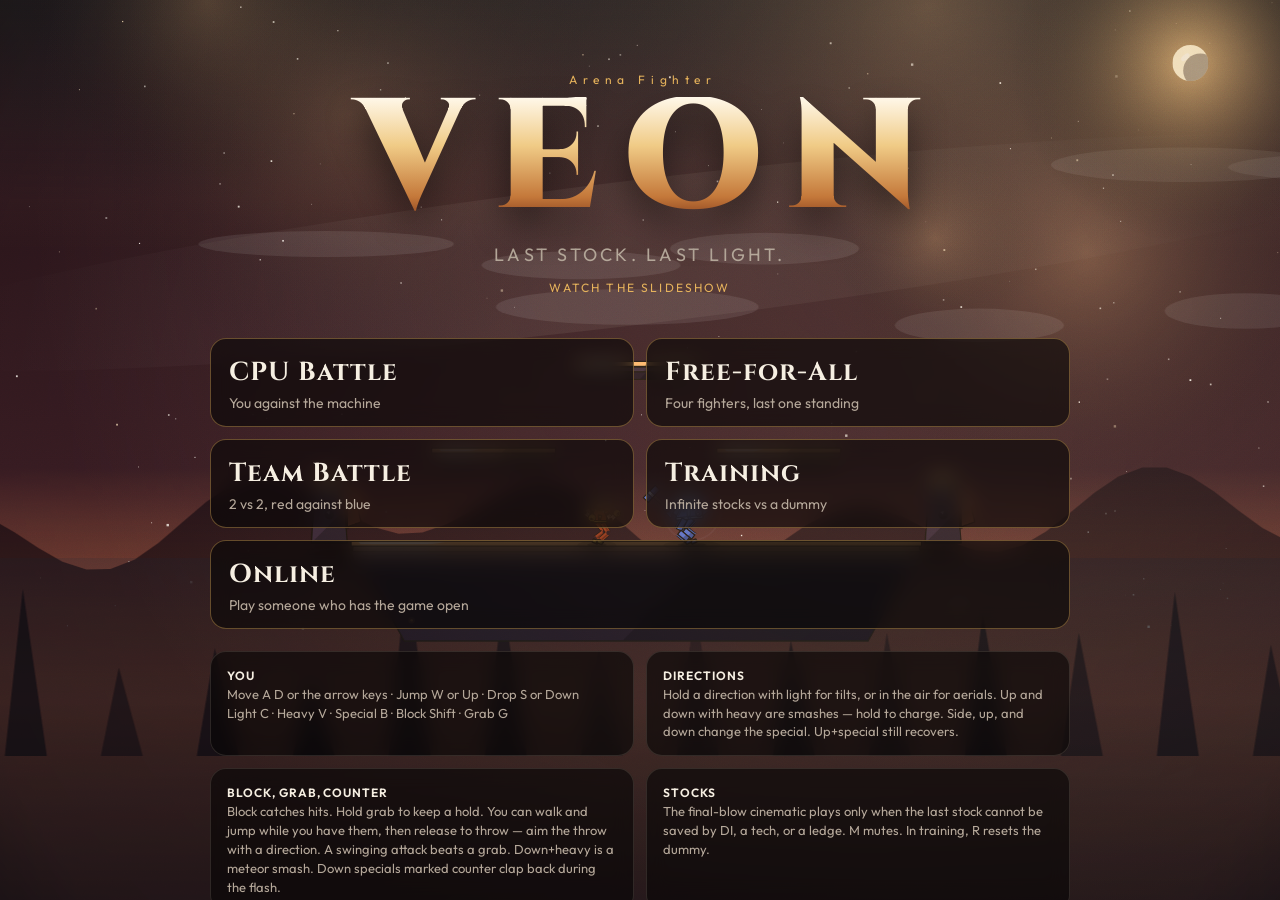
==== index.html @ 7092106f "Detect the other player on a shared code before the room opens. Co-authored-by: Cursor <cursoragent@" ====
<!DOCTYPE html>
<html lang="en">
<head>
  <meta charset="UTF-8">
  <meta name="viewport" content="width=device-width, initial-scale=1">
  <title>Veon</title>
  <link rel="icon" href="data:image/svg+xml,%3Csvg xmlns='http://www.w3.org/2000/svg' viewBox='0 0 32 32'%3E%3Ccircle cx='16' cy='16' r='14' fill='%23140c09'/%3E%3Ccircle cx='16' cy='16' r='6' fill='%23f0cb86'/%3E%3C/svg%3E">
  <link rel="preconnect" href="https://fonts.googleapis.com">
  <link rel="preconnect" href="https://fonts.gstatic.com" crossorigin>
  <link href="https://fonts.googleapis.com/css2?family=Cinzel:wght@600;700;900&family=Outfit:wght@340;500;640&display=swap" rel="stylesheet">
  <link rel="stylesheet" href="css/style.css?v=sol">
</head>
<body>
  <div id="trailer">
    <video id="trailer-video" muted playsinline></video>
    <button id="trailer-skip" type="button">Skip</button>
  </div>
  <canvas id="view"></canvas>
  <div id="grain" aria-hidden="true"></div>
  <div id="ui"></div>
  <script type="module" src="js/main.js?v=detect""></script>
</body>
</html>
---- css/style.css ----
:root {
  --ink: #f6efe2;
  --muted: #b5a89a;
  --gold: #e6b35c;
  --ember: #ff5a24;
  --line: rgba(230, 179, 92, 0.38);
  --glass: rgba(8, 6, 5, 0.62);
  --danger: #ff8d7a;
  --good: #b6f3c4;
  color: var(--ink);
  font-family: Outfit, "Avenir Next", sans-serif;
  background: #070605;
}

* { box-sizing: border-box; }

html, body {
  margin: 0;
  min-height: 100%;
  overflow: hidden;
}

.css-icon.sealed { opacity: 0.38; filter: grayscale(1); }
.css-icon.sealed canvas { visibility: hidden; }

#trailer {
  position: fixed;
  inset: 0;
  z-index: 30;
  background: #070605;
  display: grid;
  place-items: center;
}

#trailer.gone { display: none; }

#trailer video {
  width: 100%;
  height: 100%;
  object-fit: cover;
  background: #070605;
}

#trailer-skip {
  position: absolute;
  right: 28px;
  bottom: 28px;
  padding: 10px 18px;
  border: 1px solid var(--line);
  border-radius: 999px;
  background: rgba(8, 6, 5, 0.72);
  color: var(--gold);
  letter-spacing: 0.22em;
  text-transform: uppercase;
  font-size: 12px;
  cursor: pointer;
}

#view {
  position: fixed;
  inset: 0;
  width: 100%;
  height: 100%;
  display: block;
  background: #070605;
}

#grain {
  position: fixed;
  inset: 0;
  pointer-events: none;
  z-index: 4;
  opacity: 0.18;
  mix-blend-mode: overlay;
  background-image: url("data:image/svg+xml;utf8,<svg xmlns='http://www.w3.org/2000/svg' width='180' height='180'><filter id='n'><feTurbulence type='fractalNoise' baseFrequency='.85' numOctaves='2' stitchTiles='stitch'/></filter><rect width='100%' height='100%' filter='url(%23n)' opacity='.55'/></svg>");
}

#ui {
  position: fixed;
  inset: 0;
  z-index: 5;
  overflow: auto;
  pointer-events: none;
}

#ui button, #ui .panel, #ui .sheet { pointer-events: auto; }

button, input { font: inherit; color: inherit; }

.screen {
  min-height: 100%;
  padding: 36px 28px 48px;
  display: flex;
  flex-direction: column;
  align-items: center;
}

.hero { text-align: center; margin-top: 4vh; }

.eyebrow {
  margin: 0 0 10px;
  letter-spacing: 0.46em;
  text-indent: 0.46em;
  font-size: 12px;
  color: var(--gold);
}

.reel {
  display: inline-block;
  margin-top: 14px;
  color: var(--gold);
  letter-spacing: 0.18em;
  text-transform: uppercase;
  font-size: 12px;
  text-decoration: none;
}
.logo {
  margin: 0;
  font-family: Cinzel, Georgia, serif;
  font-weight: 900;
  font-size: clamp(76px, 13vw, 156px);
  line-height: 0.82;
  letter-spacing: 0.16em;
  text-indent: 0.16em;
  background: linear-gradient(180deg, #fff8ea 0%, #f0cb86 38%, #c4783a 78%, #7a3418 100%);
  -webkit-background-clip: text;
  background-clip: text;
  color: transparent;
  filter: drop-shadow(0 18px 18px rgba(0, 0, 0, 0.45));
}

.tag {
  margin: 18px 0 0;
  font-size: 18px;
  letter-spacing: 0.18em;
  text-transform: uppercase;
  color: var(--muted);
}

.modes {
  width: min(860px, 100%);
  margin-top: 42px;
  display: grid;
  grid-template-columns: 1fr 1fr;
  gap: 12px;
}

.modes button, .ghost, .fight {
  border: 1px solid var(--line);
  background: var(--glass);
  backdrop-filter: blur(10px);
  border-radius: 16px;
  text-align: left;
  padding: 16px 18px 14px;
  cursor: pointer;
  transition: transform 0.15s ease, border-color 0.15s ease, background 0.15s ease;
}

.modes button strong, .row h2, .card h3, .fight {
  font-family: Cinzel, Georgia, serif;
  letter-spacing: 0.04em;
}

.modes button strong { display: block; font-size: 26px; font-weight: 700; }
.modes button.wide { grid-column: 1 / -1; }

.code, .lobby-code {
  font-family: Cinzel, Georgia, serif;
  letter-spacing: 0.22em;
  text-transform: uppercase;
}
.code {
  width: 9ch;
  font-size: 28px;
  padding: 10px 14px;
  border-radius: 12px;
  border: 1px solid var(--line);
  background: rgba(0, 0, 0, 0.35);
  color: var(--ink);
}
.lobby-code { font-size: 48px; margin: 6px 0 12px; }
.lobby-note { color: var(--muted); margin-top: 8px; }
.modes button span { display: block; margin-top: 4px; color: var(--muted); font-size: 14px; }

.modes button:hover, .ghost:hover, .fight:hover, .chip:hover, .portrait:hover, .arena:hover {
  transform: translateY(-2px);
  border-color: rgba(255, 214, 150, 0.7);
}

.modes button:focus-visible, .ghost:focus-visible, .fight:focus-visible, .chip:focus-visible, .portrait:focus-visible, .arena:focus-visible {
  outline: 2px solid var(--gold);
  outline-offset: 3px;
}

.help {
  width: min(860px, 100%);
  margin-top: 22px;
  display: grid;
  grid-template-columns: 1fr 1fr;
  gap: 12px;
}

.panel {
  background: var(--glass);
  border: 1px solid rgba(255, 236, 210, 0.12);
  border-radius: 16px;
  padding: 14px 16px;
  backdrop-filter: blur(10px);
}

.panel p { margin: 0; color: var(--muted); font-size: 13px; line-height: 1.45; }
.panel b { color: var(--ink); font-weight: 640; letter-spacing: 0.08em; font-size: 12px; }

.sheet { width: min(1100px, 100%); }

.row {
  display: flex;
  align-items: center;
  justify-content: space-between;
  gap: 12px;
}

.row h2 { margin: 0; font-size: 32px; }

.ghost, .fight, .chip, .portrait, .arena {
  border-radius: 999px;
  border: 1px solid var(--line);
  background: rgba(8, 6, 5, 0.55);
  cursor: pointer;
}

.ghost { border-radius: 999px; padding: 10px 16px; }
.fight {
  border-radius: 999px;
  padding: 12px 26px;
  background: linear-gradient(180deg, #ff8a3d, #c43312);
  border-color: #ffd0a4;
  color: #1a0b06;
  font-size: 20px;
  font-weight: 700;
}

.cards {
  margin-top: 22px;
  display: grid;
  gap: 12px;
}
.cards.n2 { grid-template-columns: 1fr 1fr; }
.cards.n4 { grid-template-columns: repeat(4, 1fr); }

.card {
  background: linear-gradient(180deg, rgba(18, 13, 10, 0.78), rgba(8, 6, 5, 0.72));
  border: 1px solid rgba(255, 236, 210, 0.12);
  border-radius: 18px;
  padding: 12px;
  box-shadow: inset 0 0 0 1px rgba(255, 255, 255, 0.03), 0 20px 40px rgba(0, 0, 0, 0.25);
}

.card-top, .choices, .stocks { display: flex; gap: 8px; align-items: center; flex-wrap: wrap; }
.card-top { justify-content: space-between; }

.chip, .portrait {
  padding: 6px 10px;
  font-size: 12px;
  letter-spacing: 0.08em;
}
.chip.on, .portrait.on, .arena.on { background: var(--ink); color: #1a1008; border-color: white; }
.chip.red { background: #8f2d2d; border-color: #ffb0b0; }
.chip.blue { background: #244e86; border-color: #b9d4ff; }

.bust {
  display: block;
  width: 100%;
  height: 220px;
  margin-top: 8px;
  border-radius: 12px;
  background:
    radial-gradient(circle at 50% 80%, color-mix(in srgb, var(--fighter) 55%, transparent), transparent 60%),
    linear-gradient(180deg, rgba(255,255,255,0.04), rgba(0,0,0,0.2));
}

.card h3 { margin: 8px 0 0; font-size: 28px; }
.arch { margin: 0; letter-spacing: 0.16em; text-transform: uppercase; font-size: 11px; color: var(--gold); }
.blurb { min-height: 2.6em; color: var(--muted); font-size: 13px; }
.plus { color: var(--good); font-size: 12px; margin: 0; }
.minus { color: var(--danger); font-size: 12px; margin: 0 0 8px; }

.bars { display: grid; gap: 4px; margin: 8px 0; }
.bars div { display: grid; grid-template-columns: 52px 1fr; gap: 6px; align-items: center; font-size: 10px; letter-spacing: 0.08em; color: var(--muted); }
.bars i { display: block; height: 4px; border-radius: 99px; background: rgba(255,255,255,0.08); }
.bars b { display: block; height: 100%; width: calc(var(--n) * 100%); border-radius: 99px; background: linear-gradient(90deg, var(--fighter), var(--gold)); }

.moves { list-style: none; margin: 8px 0 0; padding: 0; color: var(--muted); font-size: 12px; columns: 2; column-gap: 14px; max-height: 168px; overflow: auto; }
.moves strong { color: var(--ink); font-weight: 500; }

.setup-bottom {
  margin-top: 14px;
  display: grid;
  grid-template-columns: 1fr auto;
  gap: 12px;
}

.arenas { display: grid; grid-template-columns: repeat(auto-fit, minmax(180px, 1fr)); gap: 8px; margin-top: 8px; }
.arena {
  border-radius: 14px;
  min-height: 92px;
  text-align: left;
  padding: 12px;
  color: white;
  text-shadow: 0 2px 8px rgba(0,0,0,0.6);
}
.arena b { display: block; font-family: Cinzel, Georgia, serif; font-size: 16px; }
.arena span { display: block; margin-top: 4px; font-size: 12px; max-width: 28ch; }

.results { text-align: center; margin-top: 8vh; }
.winner {
  margin: 8px 0;
  font-family: Cinzel, Georgia, serif;
  font-size: clamp(48px, 8vw, 96px);
  letter-spacing: 0.04em;
  text-shadow: 0 10px 30px rgba(0,0,0,0.45);
}
.stats {
  width: min(980px, 100%);
  margin: 28px auto 0;
  display: grid;
  grid-template-columns: repeat(4, 1fr);
  gap: 10px;
}
.stats.n2 { grid-template-columns: 1fr 1fr; }
.stat { border-top: 3px solid var(--fighter); text-align: left; }
.stat b { font-family: Cinzel, Georgia, serif; font-size: 20px; }
.actions { display: flex; gap: 10px; justify-content: center; margin-top: 22px; flex-wrap: wrap; }

.hint {
  position: fixed;
  top: 16px;
  right: 18px;
  z-index: 6;
  pointer-events: none;
  color: rgba(246, 239, 226, 0.7);
  letter-spacing: 0.14em;
  font-size: 12px;
}

.veil {
  position: fixed;
  inset: 0;
  z-index: 7;
  display: grid;
  place-items: center;
  background: rgba(0, 0, 0, 0.46);
  pointer-events: auto;
}
.veil[hidden] { display: none !important; }
.veil .panel { width: min(420px, calc(100% - 32px)); text-align: center; padding: 28px 22px; }
.veil h3 { font-family: Cinzel, Georgia, serif; font-size: 42px; margin: 0 0 8px; }
.veil p { color: var(--muted); }
.veil .actions { margin-top: 18px; }

.css {
  width: min(1240px, 100%);
  display: flex;
  flex-direction: column;
  gap: 14px;
}
.css-title { text-align: center; }
.css-title h2 {
  margin: 0;
  font-family: Cinzel, Georgia, serif;
  font-size: clamp(28px, 4vw, 44px);
  letter-spacing: 0.04em;
}
.css-stage {
  display: grid;
  grid-template-columns: minmax(200px, 1fr) auto minmax(200px, 1fr);
  gap: 16px;
  align-items: stretch;
}
.css-card {
  position: relative;
  display: flex;
  flex-direction: column;
  justify-content: flex-end;
  min-height: 340px;
  padding: 12px 14px 16px;
  border-radius: 22px;
  border: 3px solid color-mix(in srgb, var(--token) 70%, white);
  background:
    radial-gradient(circle at 50% 78%, color-mix(in srgb, var(--fighter) 62%, transparent), transparent 58%),
    linear-gradient(180deg, rgba(16, 12, 10, 0.2), rgba(6, 4, 3, 0.82));
  box-shadow: inset 0 0 0 1px rgba(255, 255, 255, 0.05), 0 18px 40px rgba(0, 0, 0, 0.35);
  overflow: hidden;
}
.css-card.is-ready { box-shadow: inset 0 0 0 2px var(--token), 0 18px 40px rgba(0, 0, 0, 0.35); }
.css-card .hero-bust {
  position: absolute;
  left: 0;
  right: 0;
  top: 0;
  height: calc(100% - 86px);
  width: 100%;
  margin: 0;
  background: none;
}
.css-card h3 {
  position: relative;
  margin: 0;
  font-family: Cinzel, Georgia, serif;
  font-size: 34px;
  text-shadow: 0 4px 16px rgba(0, 0, 0, 0.65);
}
.css-tag, .css-ready, .css-card .arch { position: relative; margin: 0; }
.css-tag {
  letter-spacing: 0.18em;
  font-size: 12px;
  font-weight: 700;
  color: var(--token);
}
.css-ready {
  margin-top: 4px;
  letter-spacing: 0.22em;
  font-size: 13px;
  color: var(--muted);
}
.css-card.is-ready .css-ready { color: var(--token); }
.css-mid { display: flex; flex-direction: column; align-items: center; justify-content: center; gap: 12px; }
.css-roster {
  display: grid;
  grid-template-columns: repeat(5, 76px);
  gap: 8px;
  max-height: min(48vh, 430px);
  overflow-y: auto;
  padding: 12px;
  border-radius: 18px;
  border: 3px solid rgba(255, 220, 170, 0.42);
  background: rgba(4, 3, 2, 0.72);
  box-shadow: 0 16px 40px rgba(0, 0, 0, 0.4), inset 0 0 0 1px rgba(255, 255, 255, 0.04);
}
.css-icon {
  position: relative;
  width: 76px;
  height: 76px;
  padding: 0;
  border-radius: 12px;
  border: 3px solid rgba(255, 255, 255, 0.18);
  background:
    radial-gradient(circle at 50% 80%, color-mix(in srgb, var(--fighter) 70%, transparent), transparent 62%),
    linear-gradient(180deg, rgba(255,255,255,0.08), rgba(0,0,0,0.35));
  cursor: pointer;
  overflow: hidden;
}
.css-icon.hot {
  transform: translateY(-6px);
  border-color: white;
  box-shadow: 0 10px 18px rgba(0, 0, 0, 0.35);
}
.css-icon canvas, .icon-bust {
  display: block;
  width: 100%;
  height: 100%;
  background: none;
}
.css-tokens {
  position: absolute;
  left: 0;
  right: 0;
  bottom: 4px;
  display: flex;
  justify-content: center;
  gap: 3px;
  pointer-events: none;
}
.css-token {
  border-radius: 99px;
  padding: 1px 6px;
  background: var(--token);
  color: #140c09;
  font-size: 10px;
  font-weight: 700;
  letter-spacing: 0.04em;
}
.css-token.locked { box-shadow: 0 0 0 1px white; }
.css-extras { display: flex; gap: 8px; }
.css-extras .css-card { min-height: 148px; width: 180px; }
.css-extras .hero-bust { height: calc(100% - 56px); }
.css-extras h3 { font-size: 18px; }
.css-bar {
  display: grid;
  grid-template-columns: 1fr auto auto;
  gap: 12px;
  align-items: center;
}
.css-arenas { grid-template-columns: repeat(auto-fit, minmax(120px, 1fr)); }
.css-arenas .arena { min-height: 64px; border-radius: 12px; }
.css-hint { margin: 0; color: var(--muted); font-size: 12px; letter-spacing: 0.06em; line-height: 1.55; }
.fight:disabled { opacity: 0.45; cursor: default; transform: none; }
.css-roster-online { margin-top: 10px; }

@media (max-width: 860px) {
  .modes, .help, .cards.n2, .cards.n4, .setup-bottom, .stats, .arenas, .css-stage, .css-bar { grid-template-columns: 1fr; }
  .css-roster { grid-template-columns: repeat(5, minmax(0, 1fr)); }
  .css-icon { width: 100%; height: 72px; }
  .hero { margin-top: 2vh; }
  .screen { padding: 22px 14px 32px; }
}
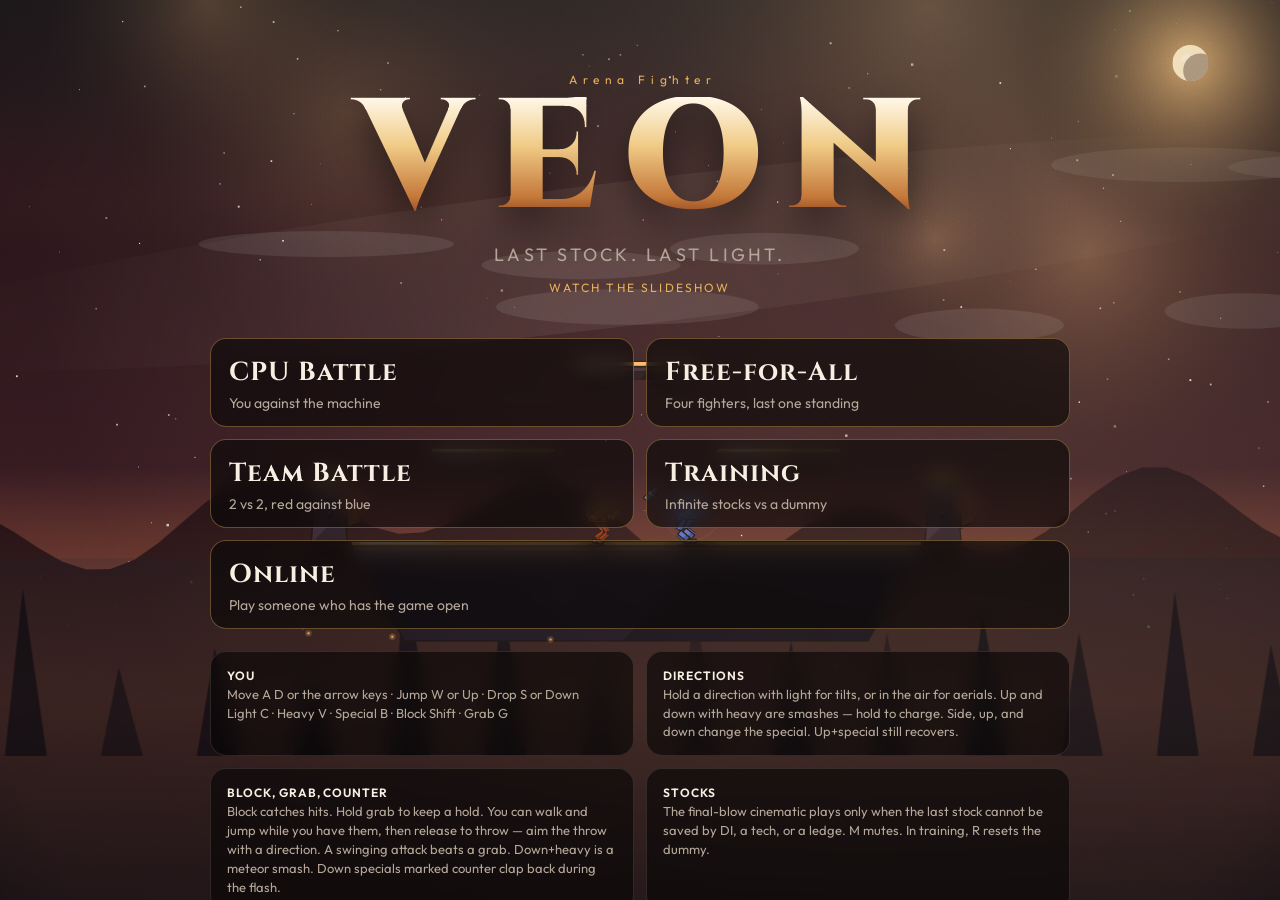
==== commit 5622f8cb: "Join online by server number instead of a room code. Co-authored-by: Cursor <cursoragent@cursor.com>" ====
--- a/index.html
+++ b/index.html
@@ -18,6 +18,6 @@
   <canvas id="view"></canvas>
   <div id="grain" aria-hidden="true"></div>
   <div id="ui"></div>
-  <script type="module" src="js/main.js?v=detect""></script>
+  <script type="module" src="js/main.js?v=srv"></script>
 </body>
 </html>
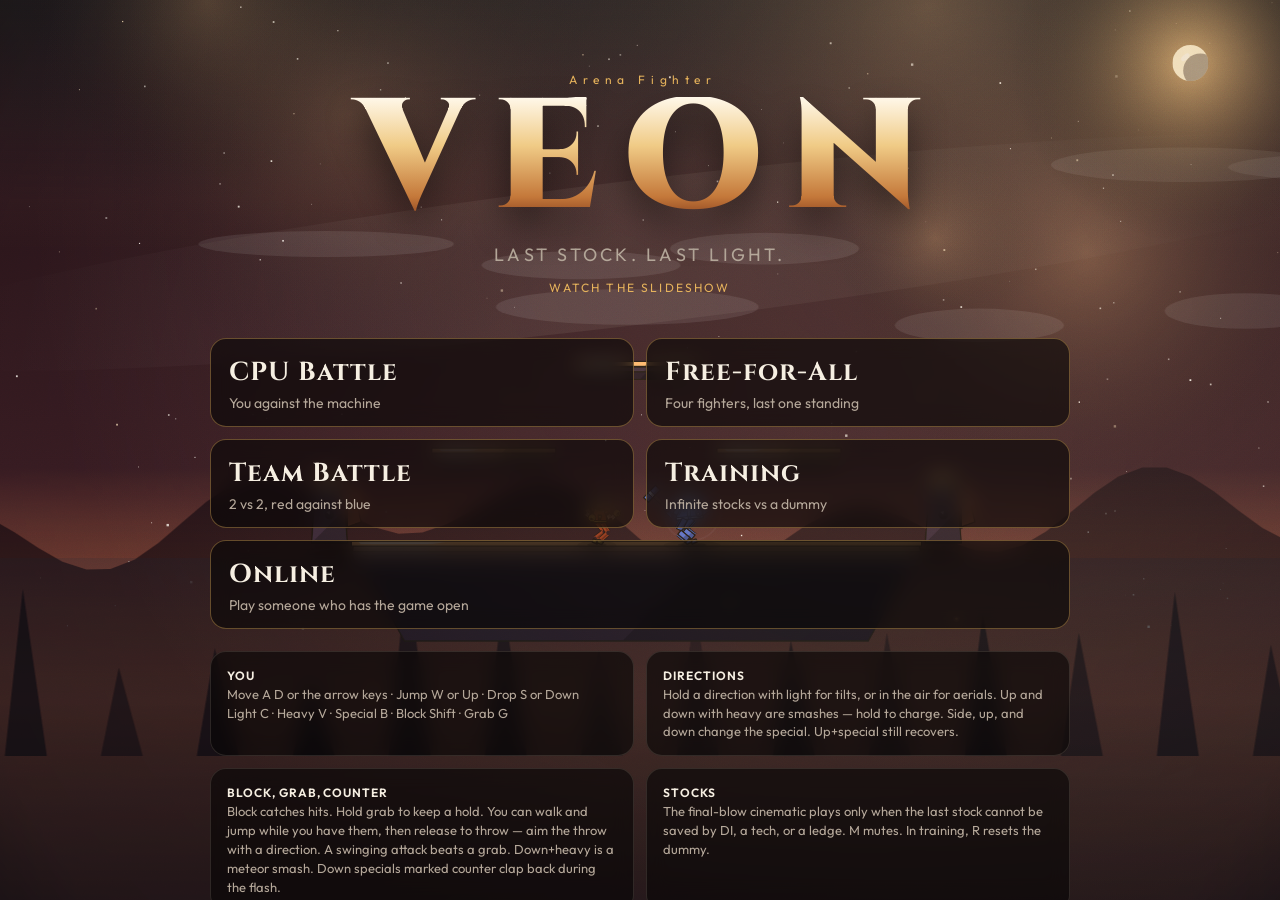
==== commit 8568f51b: "Announce a server join right away so the other player shows up within 2.5 seconds. Co-authored-by: C" ====
--- a/index.html
+++ b/index.html
@@ -18,6 +18,6 @@
   <canvas id="view"></canvas>
   <div id="grain" aria-hidden="true"></div>
   <div id="ui"></div>
-  <script type="module" src="js/main.js?v=srv"></script>
+  <script type="module" src="js/main.js?v=fast"></script>
 </body>
 </html>
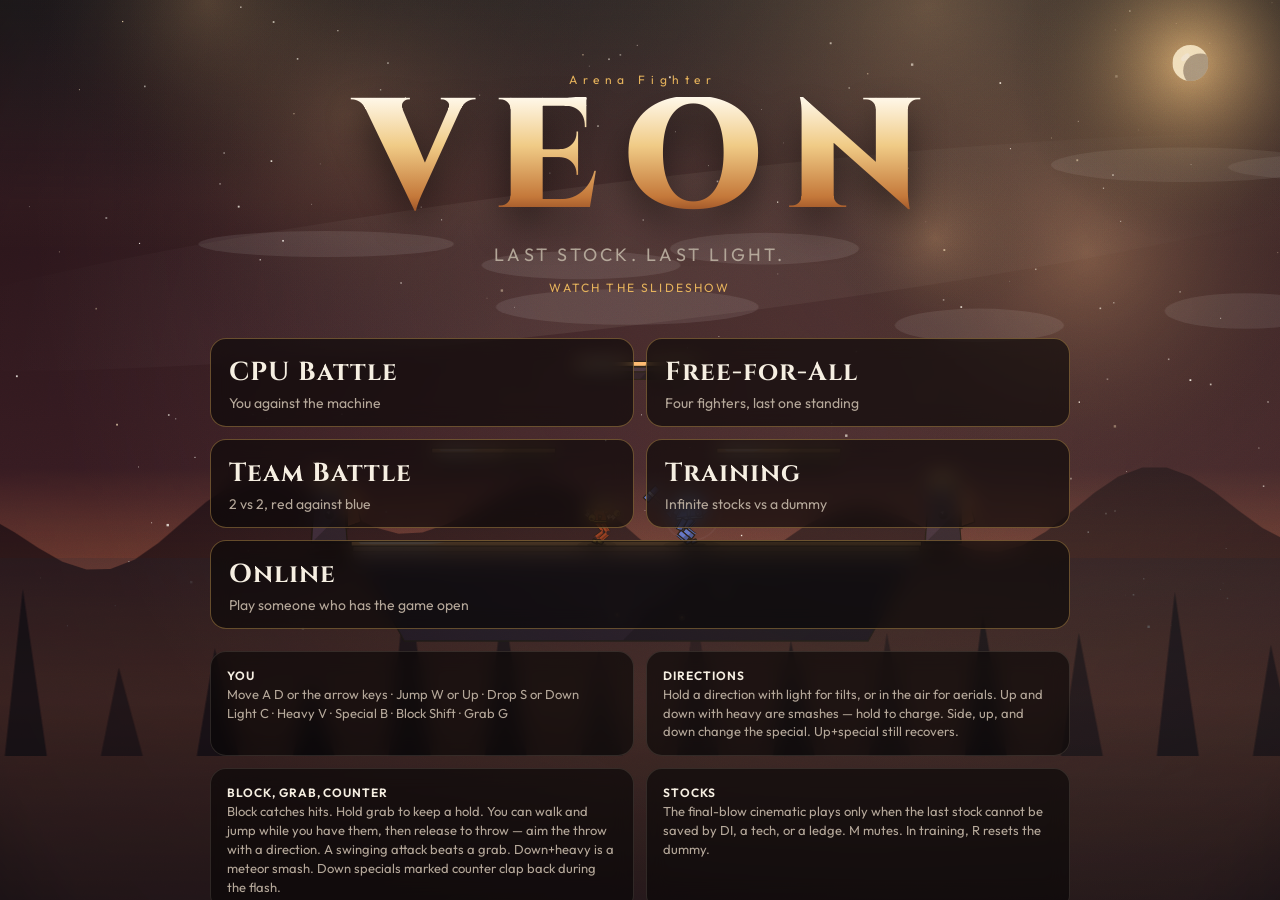
==== commit 2f19867d: "Start the online fight for both players when the host presses Fight. Co-authored-by: Cursor <cursora" ====
--- a/index.html
+++ b/index.html
@@ -18,6 +18,6 @@
   <canvas id="view"></canvas>
   <div id="grain" aria-hidden="true"></div>
   <div id="ui"></div>
-  <script type="module" src="js/main.js?v=fast"></script>
+  <script type="module" src="js/main.js?v=start"></script>
 </body>
 </html>
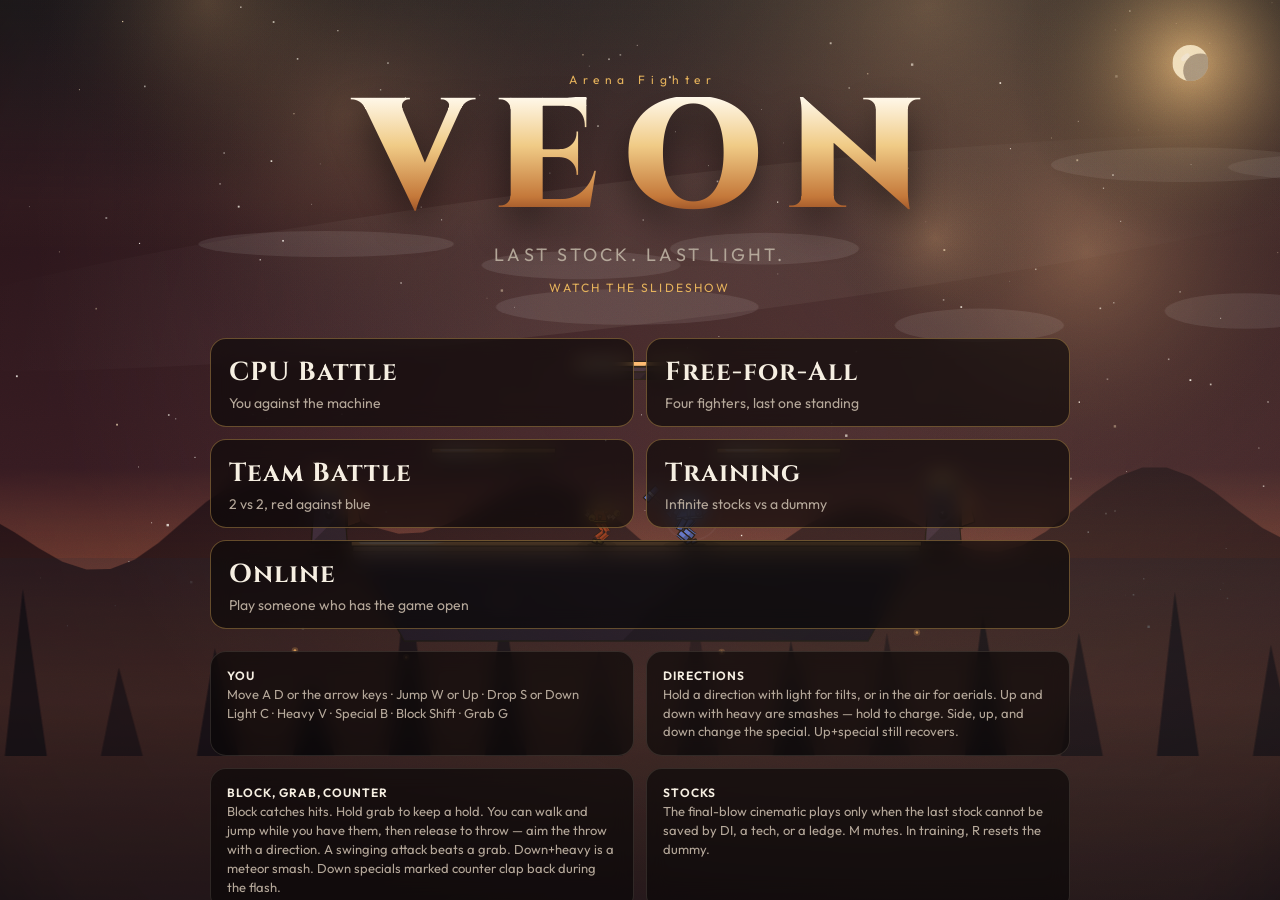
==== commit 1164f7ae: "Let only the host start the fight, and keep sending until both players are in. Co-authored-by: Curso" ====
--- a/index.html
+++ b/index.html
@@ -18,6 +18,6 @@
   <canvas id="view"></canvas>
   <div id="grain" aria-hidden="true"></div>
   <div id="ui"></div>
-  <script type="module" src="js/main.js?v=start"></script>
+  <script type="module" src="js/main.js?v=hoststart"></script>
 </body>
 </html>
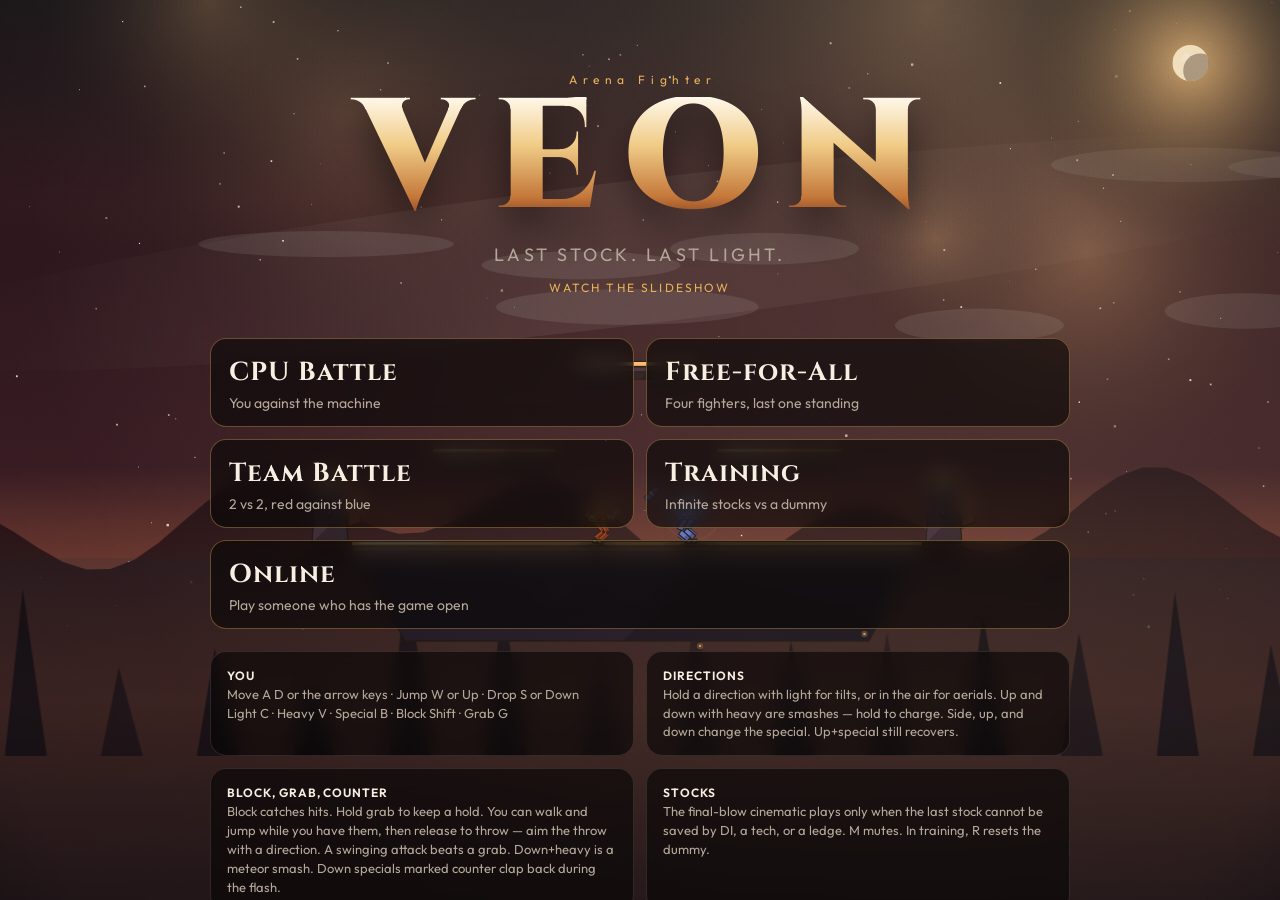
==== commit 2260aa19: "Let the host start immediately and put an unpicked opponent on Rook. Co-authored-by: Cursor <cursora" ====
--- a/index.html
+++ b/index.html
@@ -18,6 +18,6 @@
   <canvas id="view"></canvas>
   <div id="grain" aria-hidden="true"></div>
   <div id="ui"></div>
-  <script type="module" src="js/main.js?v=hoststart"></script>
+  <script type="module" src="js/main.js?v=rook"></script>
 </body>
 </html>
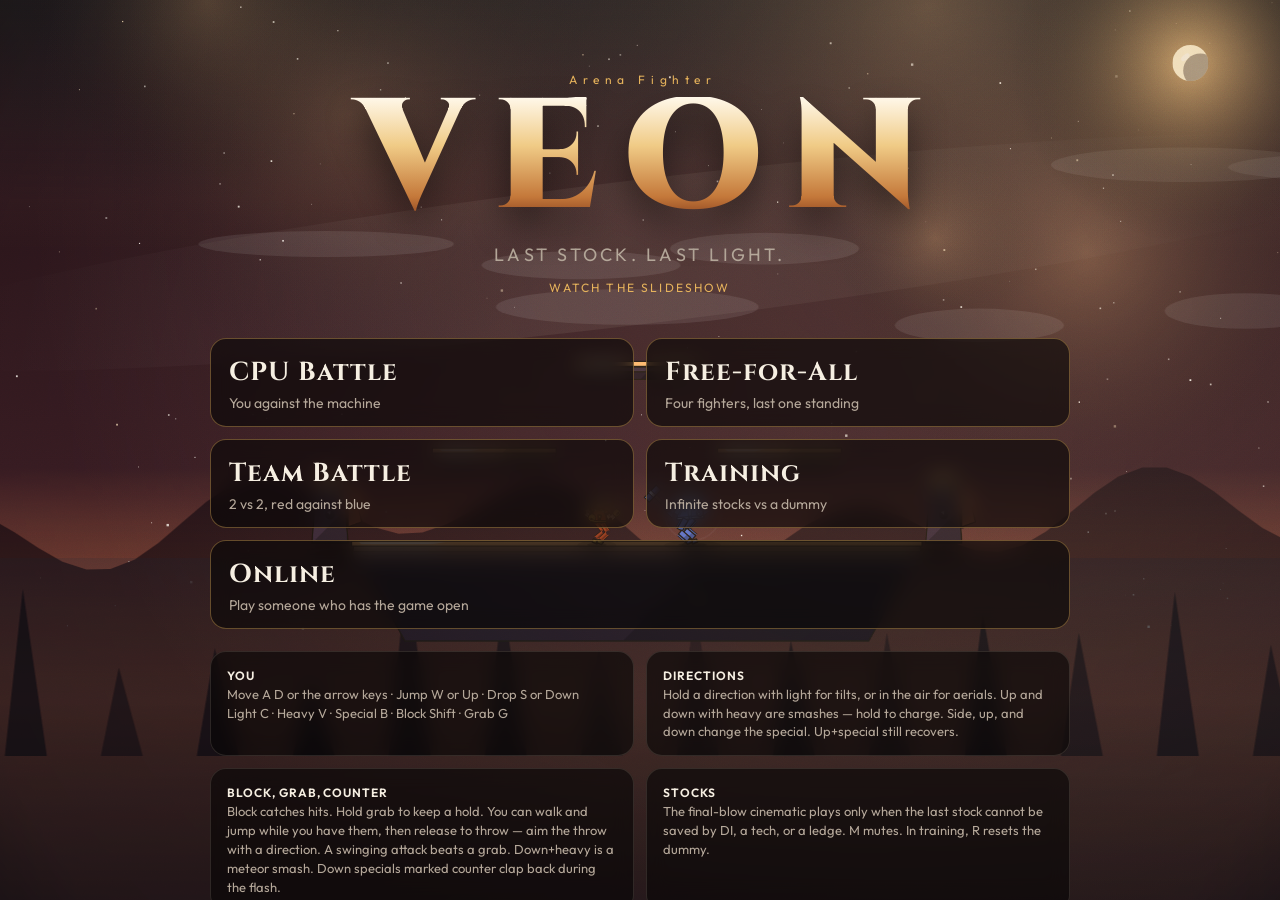
==== commit b2996e02: "Keep resending controls so an online fight no longer sits on LINK. Co-authored-by: Cursor <cursorage" ====
--- a/index.html
+++ b/index.html
@@ -18,6 +18,6 @@
   <canvas id="view"></canvas>
   <div id="grain" aria-hidden="true"></div>
   <div id="ui"></div>
-  <script type="module" src="js/main.js?v=rook"></script>
+  <script type="module" src="js/main.js?v=play"></script>
 </body>
 </html>
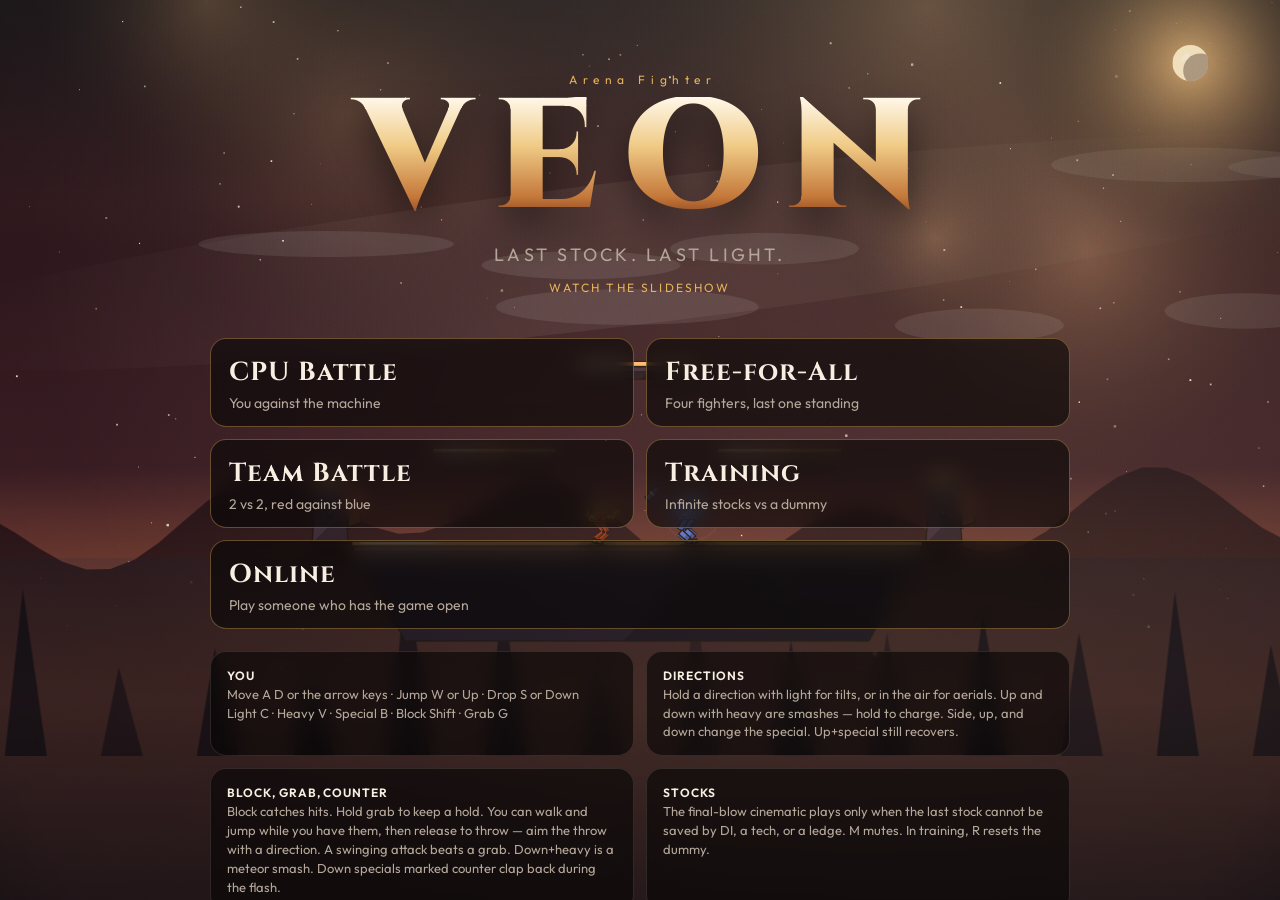
==== commit e9ab7af1: "Send each online input once so the fight stops stalling. Co-authored-by: Cursor <cursoragent@cursor." ====
--- a/index.html
+++ b/index.html
@@ -18,6 +18,6 @@
   <canvas id="view"></canvas>
   <div id="grain" aria-hidden="true"></div>
   <div id="ui"></div>
-  <script type="module" src="js/main.js?v=play"></script>
+  <script type="module" src="js/main.js?v=smooth"></script>
 </body>
 </html>
